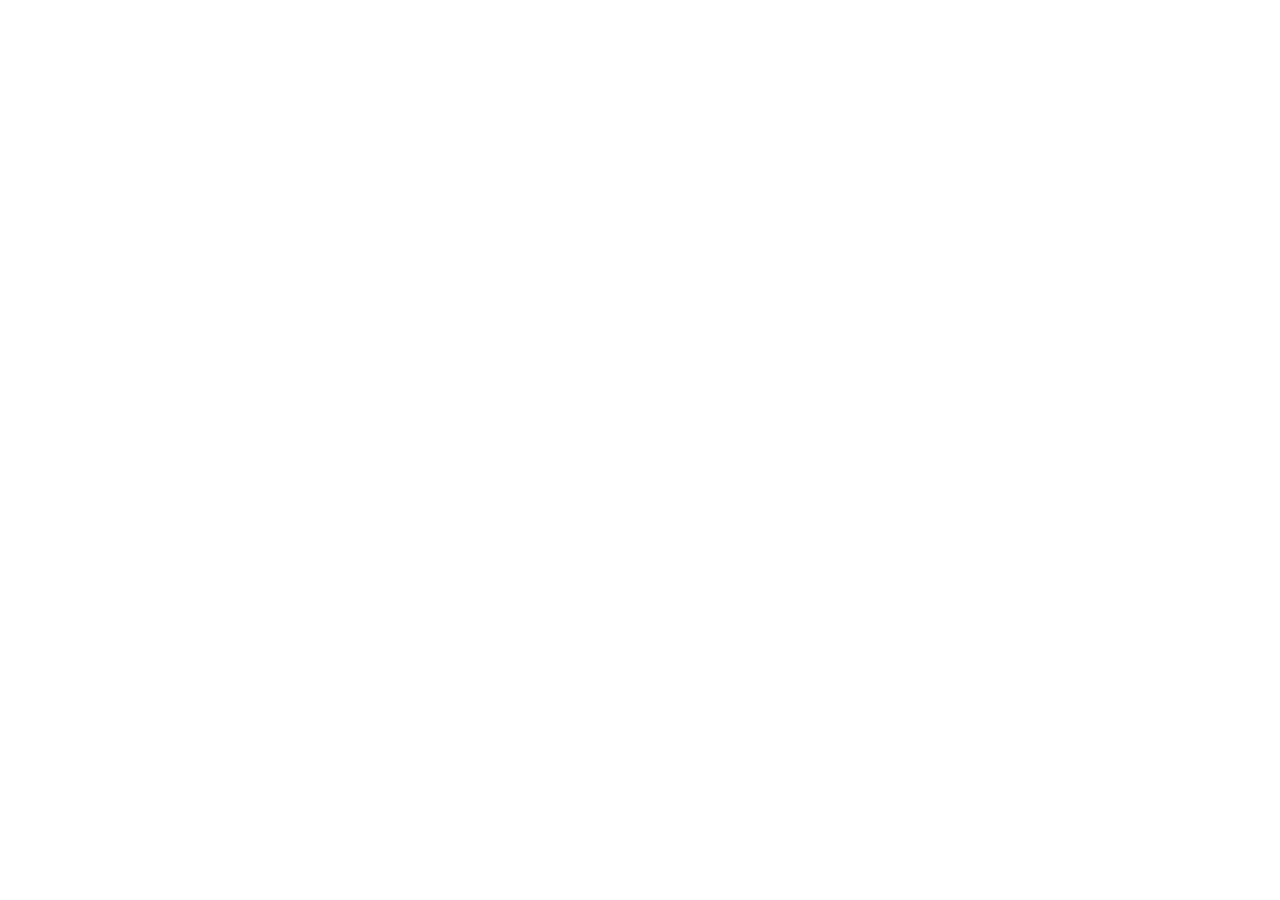
==== index.html @ 386d9aba "Add files via upload" ====
<!doctype html>
<html lang="en">
<head>
  <meta charset="utf-8">
  <title>Mod10</title>
  <base href="/U2147-11/">
  <meta name="viewport" content="width=device-width, initial-scale=1">
  <link rel="icon" type="image/x-icon" href="favicon.ico">
<link rel="stylesheet" href="https://stackpath.bootstrapcdn.com/bootstrap/4.3.1/css/bootstrap.min.css" integrity="sha384-ggOyR0iXCbMQv3Xipma34MD+dH/1fQ784/j6cY/iJTQUOhcWr7x9JvoRxT2MZw1T" crossorigin="anonymous">
  <link rel="stylesheet" href="https://use.fontawesome.com/releases/v5.8.1/css/all.css" integrity="sha384-50oBUHEmvpQ+1lW4y57PTFmhCaXp0ML5d60M1M7uH2+nqUivzIebhndOJK28anvf" crossorigin="anonymous">
<link rel="stylesheet" href="styles.be6bac2622790abcbd87.css"></head>
<body>
  <app-root></app-root>


  <script src="https://code.jquery.com/jquery-3.3.1.slim.min.js" integrity="sha384-q8i/X+965DzO0rT7abK41JStQIAqVgRVzpbzo5smXKp4YfRvH+8abtTE1Pi6jizo" crossorigin="anonymous"></script>
  <script src="https://cdnjs.cloudflare.com/ajax/libs/popper.js/1.14.7/umd/popper.min.js" integrity="sha384-UO2eT0CpHqdSJQ6hJty5KVphtPhzWj9WO1clHTMGa3JDZwrnQq4sF86dIHNDz0W1" crossorigin="anonymous"></script>
  <script src="https://stackpath.bootstrapcdn.com/bootstrap/4.3.1/js/bootstrap.min.js" integrity="sha384-JjSmVgyd0p3pXB1rRibZUAYoIIy6OrQ6VrjIEaFf/nJGzIxFDsf4x0xIM+B07jRM" crossorigin="anonymous"></script>

<script type="text/javascript" src="runtime.ec2944dd8b20ec099bf3.js"></script><script type="text/javascript" src="polyfills.1050dbb8bf3a897a53b8.js"></script><script type="text/javascript" src="main.56ff4ff8b4a644911333.js"></script></body>
</html>
---- styles.be6bac2622790abcbd87.css ----
.toast-center-center{top:50%;left:50%;-webkit-transform:translate(-50%,-50%);transform:translate(-50%,-50%)}.toast-top-center{top:0;right:0;width:100%}.toast-bottom-center{bottom:0;right:0;width:100%}.toast-top-full-width{top:0;right:0;width:100%}.toast-bottom-full-width{bottom:0;right:0;width:100%}.toast-top-left{top:12px;left:12px}.toast-top-right{top:12px;right:12px}.toast-bottom-right{right:12px;bottom:12px}.toast-bottom-left{bottom:12px;left:12px}.toast-title{font-weight:700}.toast-message{word-wrap:break-word}.toast-message a,.toast-message label{color:#fff}.toast-message a:hover{color:#ccc;text-decoration:none}.toast-close-button{position:relative;right:-.3em;top:-.3em;float:right;font-size:20px;font-weight:700;color:#fff;text-shadow:0 1px 0 #fff}.toast-close-button:focus,.toast-close-button:hover{color:#000;text-decoration:none;cursor:pointer;opacity:.4}button.toast-close-button{padding:0;cursor:pointer;background:0 0;border:0}.toast-container{pointer-events:none;position:fixed;z-index:999999}.toast-container *{box-sizing:border-box}.toast-container .ngx-toastr{position:relative;overflow:hidden;margin:0 0 6px;padding:15px 15px 15px 50px;width:300px;border-radius:3px;background-position:15px center;background-repeat:no-repeat;background-size:24px;box-shadow:0 0 12px #999;color:#fff}.toast-container .ngx-toastr:hover{box-shadow:0 0 12px #000;opacity:1;cursor:pointer}.toast-info{background-image:url("data:image/svg+xml;charset=utf8,%3Csvg xmlns='http://www.w3.org/2000/svg' viewBox='0 0 512 512' width='512' height='512'%3E%3Cpath fill='rgb(255,255,255)' d='M256 8C119.043 8 8 119.083 8 256c0 136.997 111.043 248 248 248s248-111.003 248-248C504 119.083 392.957 8 256 8zm0 110c23.196 0 42 18.804 42 42s-18.804 42-42 42-42-18.804-42-42 18.804-42 42-42zm56 254c0 6.627-5.373 12-12 12h-88c-6.627 0-12-5.373-12-12v-24c0-6.627 5.373-12 12-12h12v-64h-12c-6.627 0-12-5.373-12-12v-24c0-6.627 5.373-12 12-12h64c6.627 0 12 5.373 12 12v100h12c6.627 0 12 5.373 12 12v24z'/%3E%3C/svg%3E")}.toast-error{background-image:url("data:image/svg+xml;charset=utf8,%3Csvg xmlns='http://www.w3.org/2000/svg' viewBox='0 0 512 512' width='512' height='512'%3E%3Cpath fill='rgb(255,255,255)' d='M256 8C119 8 8 119 8 256s111 248 248 248 248-111 248-248S393 8 256 8zm121.6 313.1c4.7 4.7 4.7 12.3 0 17L338 377.6c-4.7 4.7-12.3 4.7-17 0L256 312l-65.1 65.6c-4.7 4.7-12.3 4.7-17 0L134.4 338c-4.7-4.7-4.7-12.3 0-17l65.6-65-65.6-65.1c-4.7-4.7-4.7-12.3 0-17l39.6-39.6c4.7-4.7 12.3-4.7 17 0l65 65.7 65.1-65.6c4.7-4.7 12.3-4.7 17 0l39.6 39.6c4.7 4.7 4.7 12.3 0 17L312 256l65.6 65.1z'/%3E%3C/svg%3E")}.toast-success{background-image:url("data:image/svg+xml;charset=utf8,%3Csvg xmlns='http://www.w3.org/2000/svg' viewBox='0 0 512 512' width='512' height='512'%3E%3Cpath fill='rgb(255,255,255)' d='M173.898 439.404l-166.4-166.4c-9.997-9.997-9.997-26.206 0-36.204l36.203-36.204c9.997-9.998 26.207-9.998 36.204 0L192 312.69 432.095 72.596c9.997-9.997 26.207-9.997 36.204 0l36.203 36.204c9.997 9.997 9.997 26.206 0 36.204l-294.4 294.401c-9.998 9.997-26.207 9.997-36.204-.001z'/%3E%3C/svg%3E")}.toast-container.toast-bottom-center .ngx-toastr,.toast-container.toast-top-center .ngx-toastr{width:300px;margin-left:auto;margin-right:auto}.toast-container.toast-bottom-full-width .ngx-toastr,.toast-container.toast-top-full-width .ngx-toastr{width:96%;margin-left:auto;margin-right:auto}.ngx-toastr{background-color:#030303;pointer-events:auto}.toast-success{background-color:#51a351}.toast-error{background-color:#bd362f}.toast-info{background-color:#2f96b4}.toast-warning{background-image:url("data:image/svg+xml;charset=utf8,%3Csvg xmlns='http://www.w3.org/2000/svg' viewBox='0 0 576 512' width='576' height='512'%3E%3Cpath fill='rgb(255,255,255)' d='M569.517 440.013C587.975 472.007 564.806 512 527.94 512H48.054c-36.937 0-59.999-40.055-41.577-71.987L246.423 23.985c18.467-32.009 64.72-31.951 83.154 0l239.94 416.028zM288 354c-25.405 0-46 20.595-46 46s20.595 46 46 46 46-20.595 46-46-20.595-46-46-46zm-43.673-165.346l7.418 136c.347 6.364 5.609 11.346 11.982 11.346h48.546c6.373 0 11.635-4.982 11.982-11.346l7.418-136c.375-6.874-5.098-12.654-11.982-12.654h-63.383c-6.884 0-12.356 5.78-11.981 12.654z'/%3E%3C/svg%3E");background-color:#f89406}.toast-progress{position:absolute;left:0;bottom:0;height:4px;background-color:#000;opacity:.4}@media all and (max-width:240px){.toast-container .ngx-toastr.div{padding:8px 8px 8px 50px;width:11em}.toast-container .toast-close-button{right:-.2em;top:-.2em}}@media all and (min-width:241px) and (max-width:480px){.toast-container .ngx-toastr.div{padding:8px 8px 8px 50px;width:18em}.toast-container .toast-close-button{right:-.2em;top:-.2em}}@media all and (min-width:481px) and (max-width:768px){.toast-container .ngx-toastr.div{padding:15px 15px 15px 50px;width:25em}}
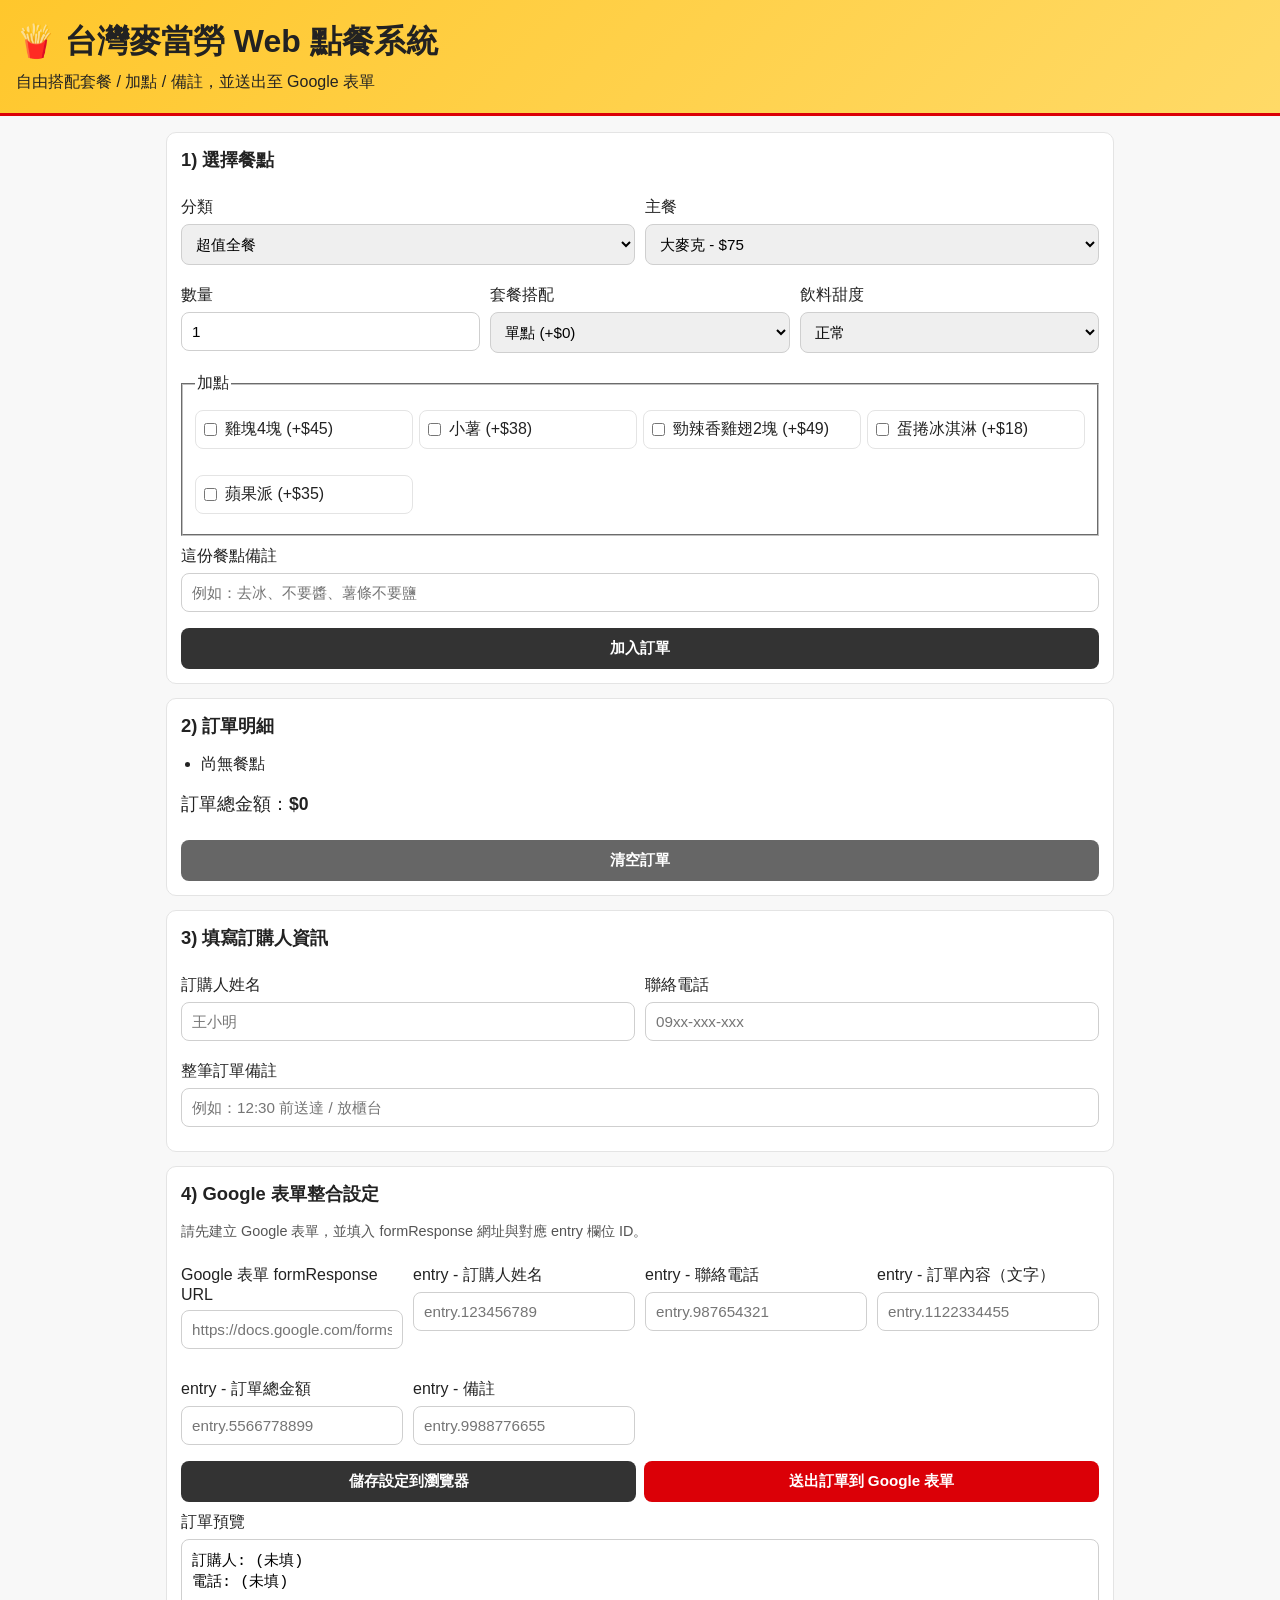
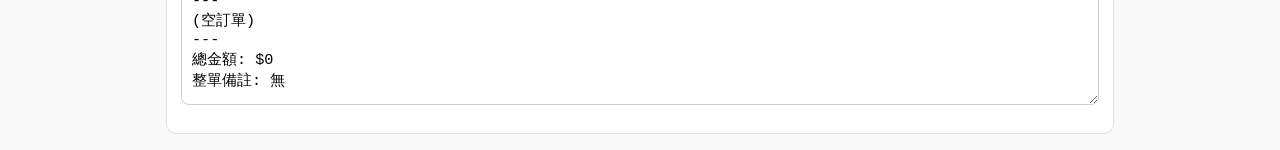
==== commit 5c03d590: "Add Taiwan McDonald's web ordering app with Google Form integration" ====
--- a/index.html
+++ b/index.html
@@ -1,21 +1,138 @@
 <!doctype html>
-<html lang="en">
+<html lang="zh-Hant">
 <head>
-  <meta charset="utf-8">
-  <title>Mod10</title>
-  <base href="/U2147-11/">
-  <meta name="viewport" content="width=device-width, initial-scale=1">
-  <link rel="icon" type="image/x-icon" href="favicon.ico">
-<link rel="stylesheet" href="https://stackpath.bootstrapcdn.com/bootstrap/4.3.1/css/bootstrap.min.css" integrity="sha384-ggOyR0iXCbMQv3Xipma34MD+dH/1fQ784/j6cY/iJTQUOhcWr7x9JvoRxT2MZw1T" crossorigin="anonymous">
-  <link rel="stylesheet" href="https://use.fontawesome.com/releases/v5.8.1/css/all.css" integrity="sha384-50oBUHEmvpQ+1lW4y57PTFmhCaXp0ML5d60M1M7uH2+nqUivzIebhndOJK28anvf" crossorigin="anonymous">
-<link rel="stylesheet" href="styles.be6bac2622790abcbd87.css"></head>
+  <meta charset="UTF-8">
+  <meta name="viewport" content="width=device-width, initial-scale=1.0">
+  <title>台灣麥當勞 Web 點餐系統</title>
+  <link rel="stylesheet" href="styles.css">
+</head>
 <body>
-  <app-root></app-root>
+  <header>
+    <h1>🍟 台灣麥當勞 Web 點餐系統</h1>
+    <p>自由搭配套餐 / 加點 / 備註，並送出至 Google 表單</p>
+  </header>
 
+  <main>
+    <section class="panel">
+      <h2>1) 選擇餐點</h2>
+      <div class="grid two-cols">
+        <label>
+          分類
+          <select id="categorySelect"></select>
+        </label>
+        <label>
+          主餐
+          <select id="itemSelect"></select>
+        </label>
+      </div>
 
-  <script src="https://code.jquery.com/jquery-3.3.1.slim.min.js" integrity="sha384-q8i/X+965DzO0rT7abK41JStQIAqVgRVzpbzo5smXKp4YfRvH+8abtTE1Pi6jizo" crossorigin="anonymous"></script>
-  <script src="https://cdnjs.cloudflare.com/ajax/libs/popper.js/1.14.7/umd/popper.min.js" integrity="sha384-UO2eT0CpHqdSJQ6hJty5KVphtPhzWj9WO1clHTMGa3JDZwrnQq4sF86dIHNDz0W1" crossorigin="anonymous"></script>
-  <script src="https://stackpath.bootstrapcdn.com/bootstrap/4.3.1/js/bootstrap.min.js" integrity="sha384-JjSmVgyd0p3pXB1rRibZUAYoIIy6OrQ6VrjIEaFf/nJGzIxFDsf4x0xIM+B07jRM" crossorigin="anonymous"></script>
+      <div class="grid three-cols">
+        <label>
+          數量
+          <input id="qtyInput" type="number" min="1" value="1">
+        </label>
+        <label>
+          套餐搭配
+          <select id="setSelect">
+            <option value="0">單點 (+$0)</option>
+            <option value="59">經典配餐：中薯 + 中杯飲料 (+$59)</option>
+            <option value="69">勁脆配餐：大薯 + 中杯飲料 (+$69)</option>
+            <option value="79">豪華配餐：大薯 + 大杯飲料 (+$79)</option>
+          </select>
+        </label>
+        <label>
+          飲料甜度
+          <select id="drinkSugarSelect">
+            <option value="正常">正常</option>
+            <option value="少糖">少糖</option>
+            <option value="半糖">半糖</option>
+            <option value="微糖">微糖</option>
+            <option value="無糖">無糖</option>
+          </select>
+        </label>
+      </div>
 
-<script type="text/javascript" src="runtime.ec2944dd8b20ec099bf3.js"></script><script type="text/javascript" src="polyfills.1050dbb8bf3a897a53b8.js"></script><script type="text/javascript" src="main.56ff4ff8b4a644911333.js"></script></body>
+      <fieldset>
+        <legend>加點</legend>
+        <div id="addonList" class="addon-list"></div>
+      </fieldset>
+
+      <label>
+        這份餐點備註
+        <input id="itemNoteInput" type="text" placeholder="例如：去冰、不要醬、薯條不要鹽">
+      </label>
+
+      <button id="addToCartBtn" type="button">加入訂單</button>
+    </section>
+
+    <section class="panel">
+      <h2>2) 訂單明細</h2>
+      <ul id="cartList" class="cart-list"></ul>
+      <p class="total">訂單總金額：<strong id="totalPrice">$0</strong></p>
+      <button id="clearCartBtn" type="button" class="danger">清空訂單</button>
+    </section>
+
+    <section class="panel">
+      <h2>3) 填寫訂購人資訊</h2>
+      <div class="grid two-cols">
+        <label>
+          訂購人姓名
+          <input id="customerNameInput" type="text" placeholder="王小明">
+        </label>
+        <label>
+          聯絡電話
+          <input id="customerPhoneInput" type="text" placeholder="09xx-xxx-xxx">
+        </label>
+      </div>
+      <label>
+        整筆訂單備註
+        <input id="orderNoteInput" type="text" placeholder="例如：12:30 前送達 / 放櫃台">
+      </label>
+    </section>
+
+    <section class="panel">
+      <h2>4) Google 表單整合設定</h2>
+      <p class="hint">請先建立 Google 表單，並填入 formResponse 網址與對應 entry 欄位 ID。</p>
+
+      <div class="grid two-cols">
+        <label>
+          Google 表單 formResponse URL
+          <input id="formActionInput" type="url" placeholder="https://docs.google.com/forms/d/e/xxx/formResponse">
+        </label>
+        <label>
+          entry - 訂購人姓名
+          <input id="entryNameInput" type="text" placeholder="entry.123456789">
+        </label>
+        <label>
+          entry - 聯絡電話
+          <input id="entryPhoneInput" type="text" placeholder="entry.987654321">
+        </label>
+        <label>
+          entry - 訂單內容（文字）
+          <input id="entryOrderInput" type="text" placeholder="entry.1122334455">
+        </label>
+        <label>
+          entry - 訂單總金額
+          <input id="entryTotalInput" type="text" placeholder="entry.5566778899">
+        </label>
+        <label>
+          entry - 備註
+          <input id="entryMemoInput" type="text" placeholder="entry.9988776655">
+        </label>
+      </div>
+
+      <div class="actions">
+        <button id="saveConfigBtn" type="button">儲存設定到瀏覽器</button>
+        <button id="submitToGoogleBtn" type="button" class="primary">送出訂單到 Google 表單</button>
+      </div>
+
+      <label>
+        訂單預覽
+        <textarea id="orderPreview" rows="8" readonly></textarea>
+      </label>
+    </section>
+  </main>
+
+  <script src="app.js"></script>
+</body>
 </html>
--- a/styles.css
+++ b/styles.css
@@ -0,0 +1,119 @@
+:root {
+  --bg: #f8f8f8;
+  --panel: #ffffff;
+  --line: #e4e4e4;
+  --text: #222;
+  --accent: #db0007;
+  --accent-dark: #a50005;
+}
+
+* { box-sizing: border-box; }
+
+body {
+  margin: 0;
+  font-family: "Noto Sans TC", "Microsoft JhengHei", sans-serif;
+  background: var(--bg);
+  color: var(--text);
+}
+
+header {
+  background: linear-gradient(135deg, #ffc72c, #ffda67);
+  padding: 20px 16px;
+  border-bottom: 3px solid var(--accent);
+}
+
+header h1 { margin: 0; }
+header p { margin: 8px 0 0; }
+
+main {
+  max-width: 980px;
+  margin: 0 auto;
+  padding: 16px;
+  display: grid;
+  gap: 14px;
+}
+
+.panel {
+  background: var(--panel);
+  border: 1px solid var(--line);
+  border-radius: 10px;
+  padding: 14px;
+}
+
+h2 {
+  margin-top: 0;
+  font-size: 1.15rem;
+}
+
+label, fieldset {
+  display: block;
+  margin: 10px 0;
+}
+
+input, select, textarea, button {
+  width: 100%;
+  margin-top: 6px;
+  padding: 10px;
+  border: 1px solid #cfcfcf;
+  border-radius: 8px;
+  font-size: 0.95rem;
+}
+
+button {
+  cursor: pointer;
+  border: none;
+  background: #333;
+  color: #fff;
+  font-weight: 700;
+}
+
+button.primary { background: var(--accent); }
+button.primary:hover { background: var(--accent-dark); }
+button.danger { background: #666; }
+
+.grid {
+  display: grid;
+  gap: 10px;
+}
+
+.two-cols { grid-template-columns: repeat(auto-fit, minmax(220px, 1fr)); }
+.three-cols { grid-template-columns: repeat(auto-fit, minmax(180px, 1fr)); }
+
+.addon-list {
+  display: grid;
+  gap: 6px;
+  grid-template-columns: repeat(auto-fit, minmax(180px, 1fr));
+}
+
+.addon-item {
+  border: 1px solid var(--line);
+  border-radius: 8px;
+  padding: 8px;
+  display: flex;
+  align-items: center;
+  gap: 8px;
+}
+
+.addon-item input {
+  width: auto;
+  margin: 0;
+}
+
+.cart-list {
+  padding-left: 20px;
+}
+
+.total {
+  font-size: 1.1rem;
+}
+
+.hint {
+  font-size: 0.9rem;
+  color: #555;
+}
+
+.actions {
+  display: grid;
+  gap: 8px;
+  grid-template-columns: repeat(auto-fit, minmax(220px, 1fr));
+}
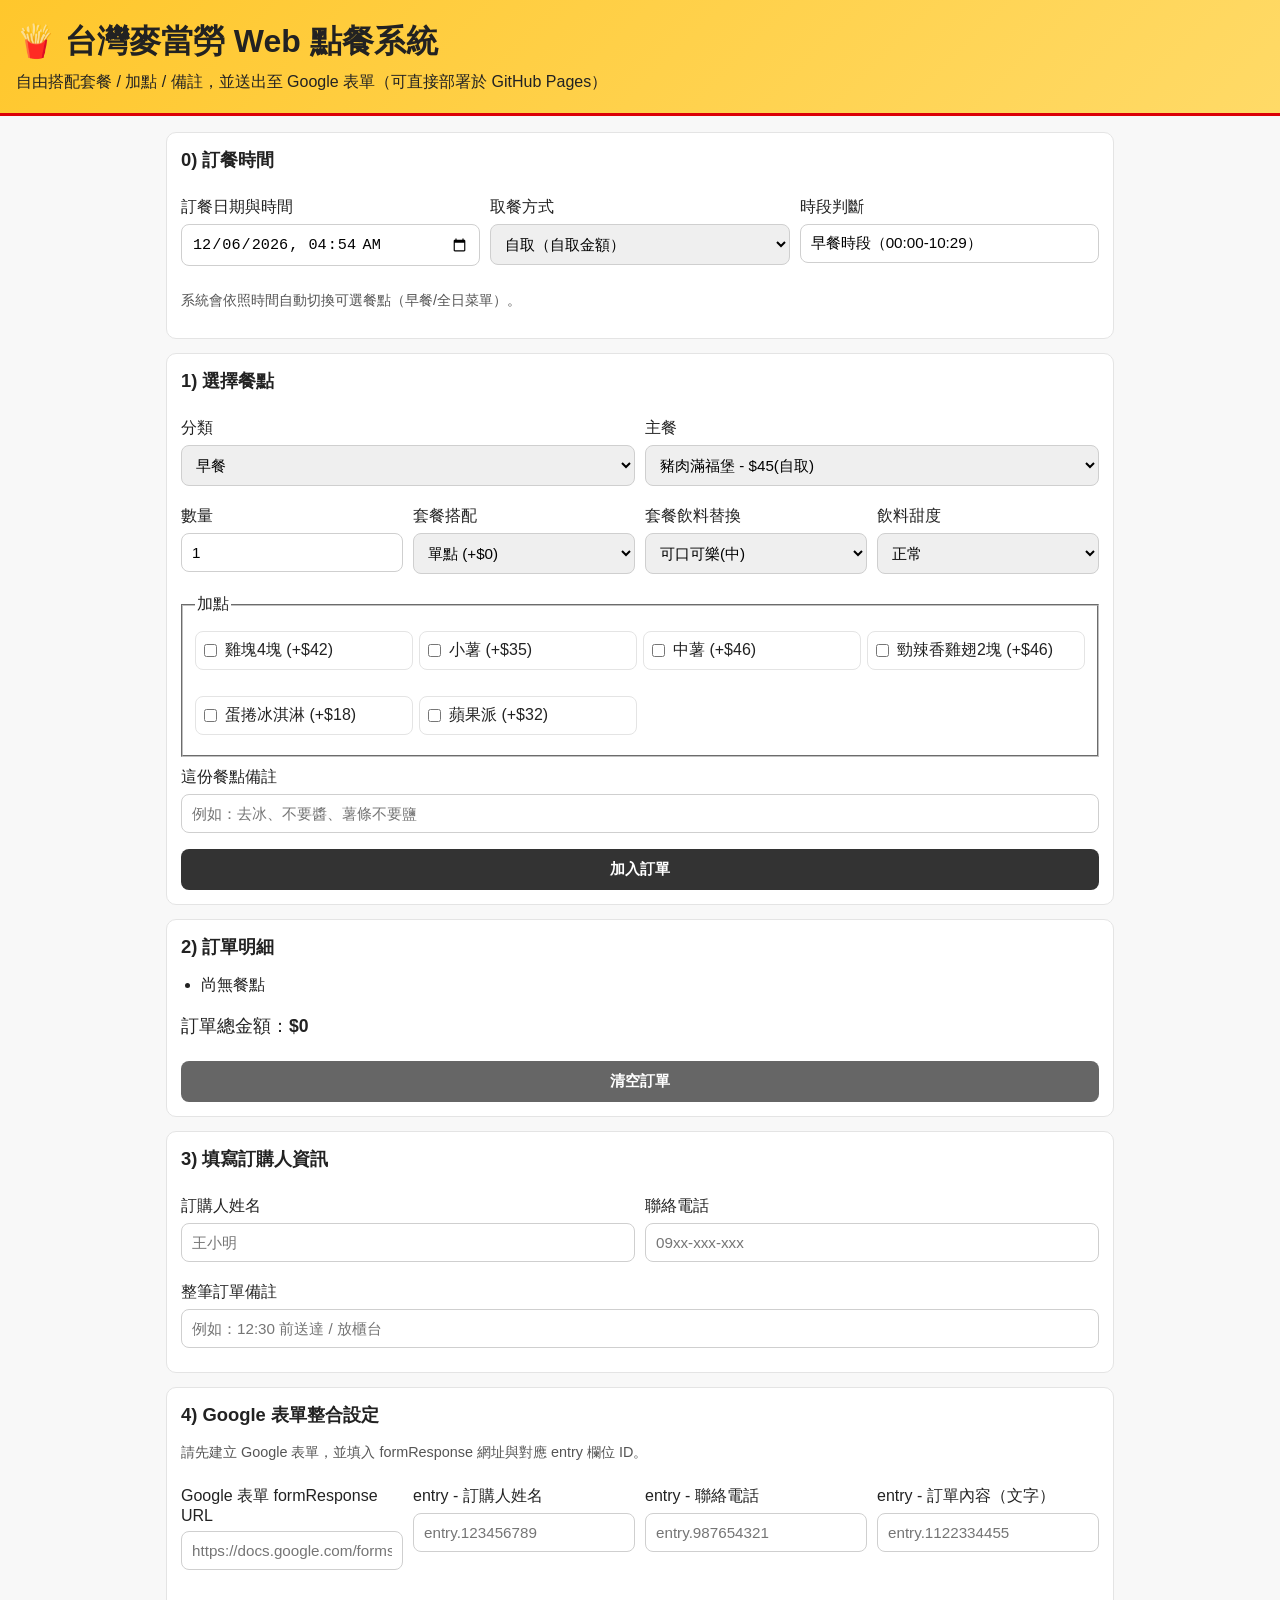
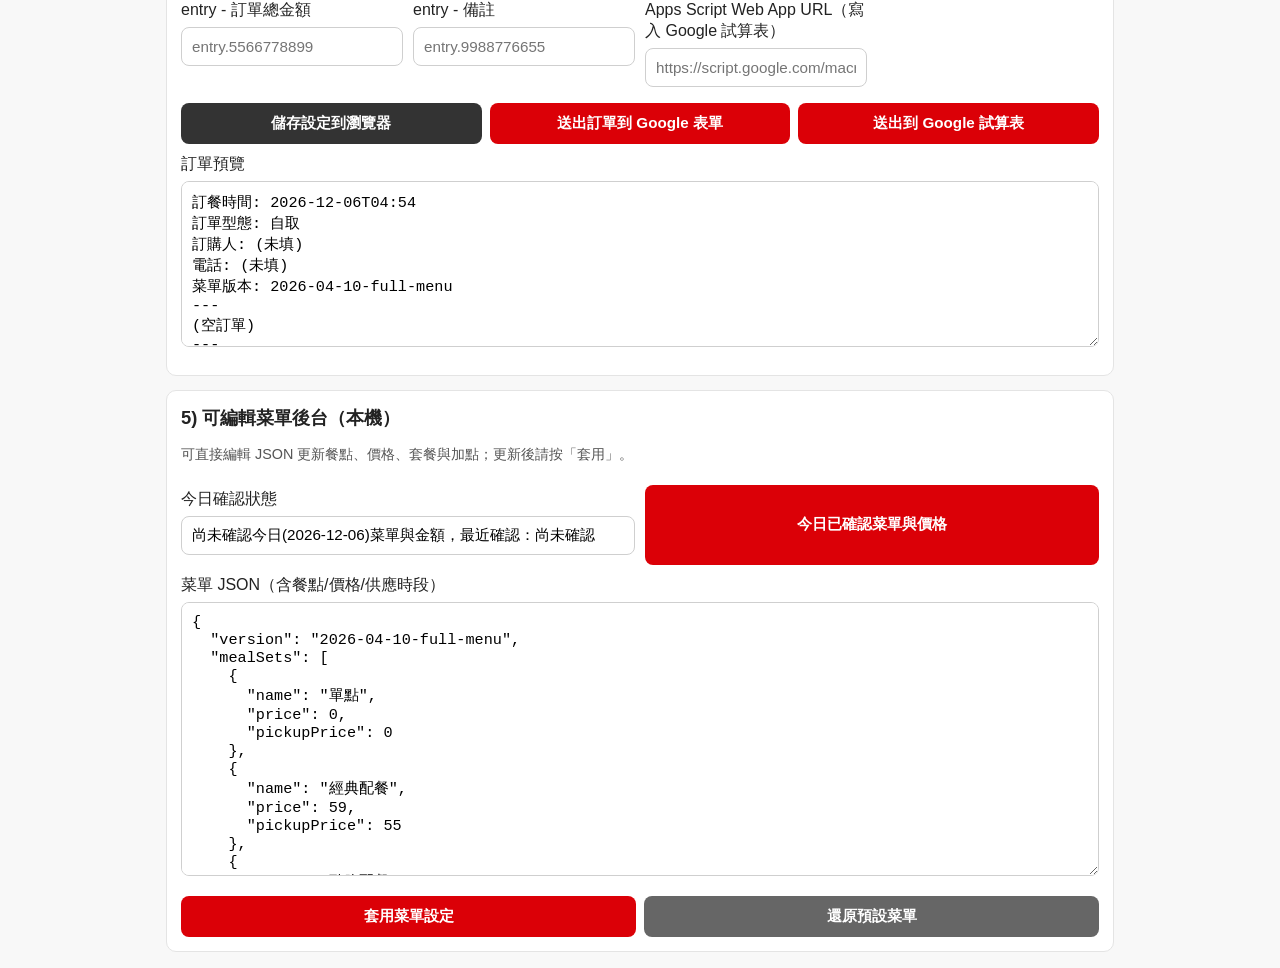
==== commit 8fb01179: "Add drink replacement, pickup pricing, and Google Sheets webhook support" ====
--- a/index.html
+++ b/index.html
@@ -9,10 +9,32 @@
 <body>
   <header>
     <h1>🍟 台灣麥當勞 Web 點餐系統</h1>
-    <p>自由搭配套餐 / 加點 / 備註，並送出至 Google 表單</p>
+    <p>自由搭配套餐 / 加點 / 備註，並送出至 Google 表單（可直接部署於 GitHub Pages）</p>
   </header>
 
   <main>
+    <section class="panel">
+      <h2>0) 訂餐時間</h2>
+      <div class="grid three-cols">
+        <label>
+          訂餐日期與時間
+          <input id="orderDateTimeInput" type="datetime-local">
+        </label>
+        <label>
+          取餐方式
+          <select id="orderTypeSelect">
+            <option value="pickup">自取（自取金額）</option>
+            <option value="normal">一般</option>
+          </select>
+        </label>
+        <label>
+          時段判斷
+          <input id="timeSlotHint" type="text" readonly>
+        </label>
+      </div>
+      <p class="hint">系統會依照時間自動切換可選餐點（早餐/全日菜單）。</p>
+    </section>
+
     <section class="panel">
       <h2>1) 選擇餐點</h2>
       <div class="grid two-cols">
@@ -33,12 +55,11 @@
         </label>
         <label>
           套餐搭配
-          <select id="setSelect">
-            <option value="0">單點 (+$0)</option>
-            <option value="59">經典配餐：中薯 + 中杯飲料 (+$59)</option>
-            <option value="69">勁脆配餐：大薯 + 中杯飲料 (+$69)</option>
-            <option value="79">豪華配餐：大薯 + 大杯飲料 (+$79)</option>
-          </select>
+          <select id="setSelect"></select>
+        </label>
+        <label>
+          套餐飲料替換
+          <select id="drinkSelect"></select>
         </label>
         <label>
           飲料甜度
@@ -119,11 +140,16 @@
           entry - 備註
           <input id="entryMemoInput" type="text" placeholder="entry.9988776655">
         </label>
+        <label>
+          Apps Script Web App URL（寫入 Google 試算表）
+          <input id="appsScriptUrlInput" type="url" placeholder="https://script.google.com/macros/s/xxx/exec">
+        </label>
       </div>
 
       <div class="actions">
         <button id="saveConfigBtn" type="button">儲存設定到瀏覽器</button>
         <button id="submitToGoogleBtn" type="button" class="primary">送出訂單到 Google 表單</button>
+        <button id="submitToSheetBtn" type="button" class="primary">送出到 Google 試算表</button>
       </div>
 
       <label>
@@ -131,6 +157,26 @@
         <textarea id="orderPreview" rows="8" readonly></textarea>
       </label>
     </section>
+
+    <section class="panel">
+      <h2>5) 可編輯菜單後台（本機）</h2>
+      <p class="hint">可直接編輯 JSON 更新餐點、價格、套餐與加點；更新後請按「套用」。</p>
+      <div class="grid two-cols">
+        <label>
+          今日確認狀態
+          <input id="dailyStatusInput" type="text" readonly>
+        </label>
+        <button id="confirmTodayBtn" type="button" class="primary">今日已確認菜單與價格</button>
+      </div>
+      <label>
+        菜單 JSON（含餐點/價格/供應時段）
+        <textarea id="menuEditor" rows="14"></textarea>
+      </label>
+      <div class="actions">
+        <button id="applyMenuBtn" type="button" class="primary">套用菜單設定</button>
+        <button id="resetMenuBtn" type="button" class="danger">還原預設菜單</button>
+      </div>
+    </section>
   </main>
 
   <script src="app.js"></script>
--- a/styles.css
+++ b/styles.css
@@ -59,6 +59,10 @@
   font-size: 0.95rem;
 }
 
+textarea {
+  font-family: ui-monospace, SFMono-Regular, Menlo, Consolas, monospace;
+}
+
 button {
   cursor: pointer;
   border: none;
